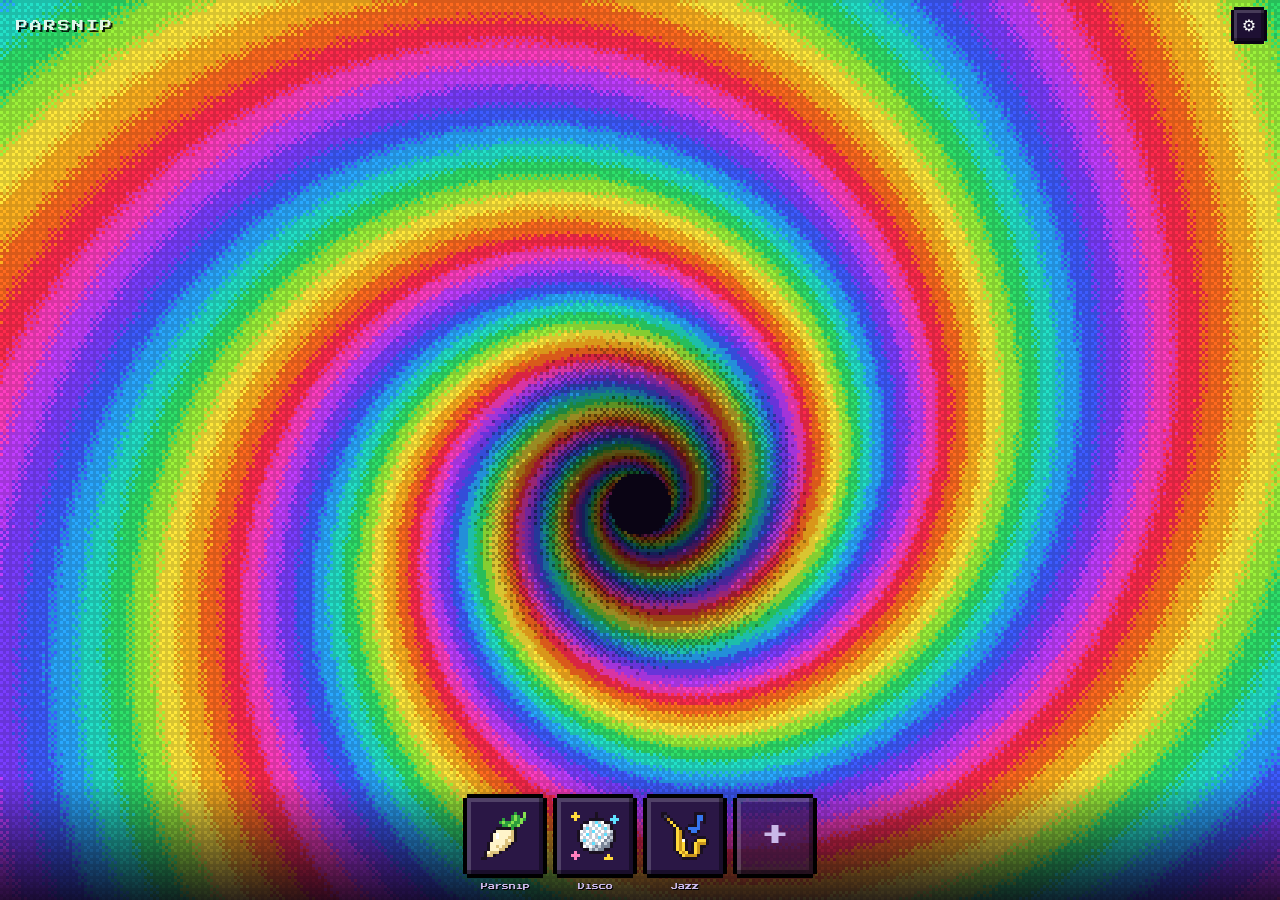
==== index.html @ 3cba8a85 "Parsnip: pixel vortex habit tracker with daily ntfy nudge Co-Authored-By: Claude Opus 5.5 <noreply@a" ====
<!doctype html>
<html lang="en">
<head>
  <meta charset="utf-8">
  <meta name="viewport" content="width=device-width, initial-scale=1, viewport-fit=cover, user-scalable=no">
  <title>Parsnip</title>
  <meta name="description" content="Daily habit check-ins, celebrated in a rainbow pixel vortex.">
  <meta name="theme-color" content="#12081f">
  <meta name="apple-mobile-web-app-capable" content="yes">
  <meta name="mobile-web-app-capable" content="yes">
  <meta name="apple-mobile-web-app-status-bar-style" content="black-translucent">
  <meta name="apple-mobile-web-app-title" content="Parsnip">
  <link rel="manifest" href="manifest.webmanifest">
  <link rel="icon" type="image/png" href="img/icon-192.png">
  <link rel="apple-touch-icon" href="img/apple-touch-icon.png">
  <link rel="preconnect" href="https://fonts.googleapis.com">
  <link rel="preconnect" href="https://fonts.gstatic.com" crossorigin>
  <link href="https://fonts.googleapis.com/css2?family=Press+Start+2P&display=swap" rel="stylesheet">
  <link rel="stylesheet" href="style.css">
</head>
<body>
  <canvas id="vortex" aria-hidden="true"></canvas>

  <header id="hud">
    <div class="logo">PARSNIP</div>
    <button id="gear" class="pixbtn icon-btn" aria-label="Settings">⚙</button>
  </header>

  <div id="install-tip" hidden>
    <span>Install: tap <b>Share</b> → <b>Add to Home Screen</b></span>
    <button class="x" aria-label="Dismiss">×</button>
  </div>

  <div id="celebrate" aria-live="polite">
    <div class="c-name"></div>
    <div class="c-count"><span class="num"></span><small>TAPS</small></div>
    <div class="c-combo">COMBO <span class="num"></span><small class="unit"></small></div>
    <div class="c-praise"></div>
  </div>

  <div id="empty" hidden>Tap <b>+</b> to add a habit</div>

  <div id="undo" hidden><button class="pixbtn">UNDO</button></div>

  <nav id="bar"></nav>

  <!-- Settings sheet -->
  <div id="settings" class="sheet" hidden>
    <div class="panel">
      <h2>SETTINGS</h2>
      <section>
        <h3>Habits</h3>
        <ul id="habit-list"></ul>
        <button id="add-habit" class="pixbtn wide">+ ADD HABIT</button>
      </section>
      <section>
        <h3>Sound</h3>
        <label class="toggle"><input type="checkbox" id="sound"> Celebration fanfare</label>
      </section>
      <section>
        <h3>Daily nudge</h3>
        <p>A "Parsnip?" notification arrives through the <b>ntfy</b> app once a day. To change the time, edit <code>PARSNIP_TIME</code> (24h, e.g. <code>20:00</code>) in the repo's
          <a id="vars-link" target="_blank" rel="noopener">Actions variables</a>.</p>
      </section>
      <section>
        <h3>Backup</h3>
        <p>Check-ins are stored on this device only.</p>
        <div class="row">
          <button id="export" class="pixbtn">EXPORT</button>
          <label class="pixbtn">IMPORT<input type="file" id="import" accept="application/json" hidden></label>
        </div>
      </section>
      <button class="pixbtn wide close">DONE</button>
    </div>
  </div>

  <!-- Habit editor sheet -->
  <div id="editor" class="sheet" hidden>
    <div class="panel">
      <h2 id="editor-title">HABIT</h2>
      <label class="field">Name<input id="habit-name" maxlength="20" autocomplete="off"></label>
      <div id="icon-grid" role="listbox" aria-label="Icon"></div>
      <div class="row">
        <button id="habit-delete" class="pixbtn danger">DELETE</button>
        <button id="habit-cancel" class="pixbtn">CANCEL</button>
        <button id="habit-save" class="pixbtn go">SAVE</button>
      </div>
    </div>
  </div>

  <script src="icons.js"></script>
  <script src="app.js"></script>
</body>
</html>
---- style.css ----
:root {
  --bg: #12081f;
  --ink: #fff;
  --ink-dim: #c9b8e8;
  --panel: #1e1033;
  --panel-edge: #0a0414;
  --accent: #ffd93b;
  --danger: #ef3b4f;
  --go: #2ee06a;
  --font: 'Press Start 2P', ui-monospace, monospace;
  --safe-b: env(safe-area-inset-bottom, 0px);
  --safe-t: env(safe-area-inset-top, 0px);
}

* { box-sizing: border-box; }
[hidden] { display: none !important; }

html, body {
  margin: 0;
  height: 100%;
  overflow: hidden;
  background: var(--bg);
  color: var(--ink);
  font-family: var(--font);
  -webkit-user-select: none;
  user-select: none;
  -webkit-touch-callout: none;
  -webkit-tap-highlight-color: transparent;
  touch-action: manipulation;
  overscroll-behavior: none;
}

#vortex {
  position: fixed;
  inset: 0;
  width: 100vw;
  height: 100vh;
  height: 100dvh;
  image-rendering: pixelated;
  image-rendering: crisp-edges;
}
#vortex.shake { animation: shake 0.45s steps(9); }
@keyframes shake {
  0%, 100% { transform: translate(0, 0); }
  20% { transform: translate(-6px, 3px); }
  40% { transform: translate(6px, -3px); }
  60% { transform: translate(-3px, -6px); }
  80% { transform: translate(3px, 6px); }
}

/* Pixel-art buttons: stepped borders made from box-shadows */
.pixbtn {
  font: inherit;
  font-size: 11px;
  color: var(--ink);
  background: var(--panel);
  border: 0;
  padding: 10px 12px;
  cursor: pointer;
  box-shadow:
    0 -3px 0 0 var(--panel-edge), 0 3px 0 0 var(--panel-edge),
    -3px 0 0 0 var(--panel-edge), 3px 0 0 0 var(--panel-edge),
    inset -3px -3px 0 0 rgba(0,0,0,.35), inset 3px 3px 0 0 rgba(255,255,255,.18);
  display: inline-flex;
  align-items: center;
  justify-content: center;
}
.pixbtn:active { transform: translateY(2px); }
.pixbtn.wide { width: 100%; margin-top: 10px; }
.pixbtn.danger { background: var(--danger); }
.pixbtn.go { background: var(--go); color: #08240f; }

#hud {
  position: fixed;
  top: calc(var(--safe-t) + 10px);
  left: 16px;
  right: 16px;
  display: flex;
  align-items: center;
  justify-content: space-between;
  pointer-events: none;
  z-index: 3;
}
#hud > * { pointer-events: auto; }
.logo {
  font-size: 12px;
  letter-spacing: 2px;
  text-shadow: 2px 2px 0 #000;
  opacity: .85;
}
.icon-btn { font-size: 16px; padding: 6px 8px; font-family: system-ui, sans-serif; }

#install-tip {
  position: fixed;
  top: calc(var(--safe-t) + 52px);
  left: 16px;
  right: 16px;
  z-index: 3;
  background: rgba(10, 4, 20, .85);
  border: 3px solid #000;
  font-size: 9px;
  line-height: 1.6;
  padding: 8px 36px 8px 10px;
}
#install-tip .x {
  position: absolute; right: 4px; top: 2px;
  background: none; border: 0; color: var(--ink); font-size: 20px; cursor: pointer;
}

/* ----- Celebration overlay ----- */
#celebrate {
  position: fixed;
  left: 0; right: 0;
  top: calc(var(--safe-t) + 70px);
  text-align: center;
  pointer-events: none;
  z-index: 2;
  visibility: hidden;
}
#celebrate.show { visibility: visible; }
#celebrate > div { opacity: 0; }
#celebrate.show > div { animation: pop 2.6s cubic-bezier(.2, 1.6, .4, 1) both; }
#celebrate.show .c-count  { animation-delay: .12s; }
#celebrate.show .c-combo  { animation-delay: .28s; }
#celebrate.show .c-praise { animation-delay: .45s; }

.c-name {
  font-size: clamp(22px, 8vw, 44px);
  color: #fff;
  text-shadow: 3px 0 0 #000, -3px 0 0 #000, 0 3px 0 #000, 0 -3px 0 #000,
    4px 4px 0 #ff3dc0, 7px 7px 0 #3d5bff;
}
.c-count {
  margin-top: 6px;
  font-size: clamp(40px, 17vw, 96px);
  color: var(--accent);
  text-shadow: 4px 0 0 #000, -4px 0 0 #000, 0 4px 0 #000, 0 -4px 0 #000,
    6px 6px 0 #ff6a1f, 10px 10px 0 #000;
}
.c-count::before { content: '×'; font-size: .55em; vertical-align: .35em; margin-right: 4px; }
.c-count small, .c-combo small { display: block; font-size: 10px; letter-spacing: 3px; color: #fff; text-shadow: 2px 2px 0 #000; margin-top: 6px; }

.c-combo {
  margin: 16px auto 0;
  display: inline-block;
  padding: 10px 14px 8px;
  font-size: clamp(16px, 6vw, 30px);
  color: #08240f;
  background: var(--go);
  box-shadow: 0 -4px 0 #000, 0 4px 0 #000, -4px 0 0 #000, 4px 0 0 #000, 8px 8px 0 #000;
}
.c-combo .num { font-size: 1.4em; }
.c-combo small { color: #08240f; text-shadow: none; font-size: 8px; }
#celebrate.hot .c-combo { animation-name: pop, rainbowbg; animation-duration: 2.6s, .5s; animation-iteration-count: 1, infinite; animation-timing-function: cubic-bezier(.2,1.6,.4,1), steps(6); }

.c-praise {
  margin-top: 18px;
  font-size: clamp(12px, 4.4vw, 22px);
  color: #fff;
  text-shadow: 3px 3px 0 #000;
}
.c-praise:empty { display: none; }

@keyframes pop {
  0%   { opacity: 0; transform: scale(.2) rotate(-8deg); }
  12%  { opacity: 1; transform: scale(1.15) rotate(3deg); }
  22%  { transform: scale(1) rotate(0); }
  80%  { opacity: 1; transform: scale(1); }
  100% { opacity: 0; transform: scale(.9) translateY(-14px); }
}
@keyframes rainbowbg {
  0% { background: #ff2a4d; } 17% { background: #ffb21f; } 33% { background: #ffe83a; }
  50% { background: #2ee06a; } 67% { background: #29a8ff; } 83% { background: #c03dff; }
}

#empty {
  position: fixed; left: 16px; right: 16px; top: 42%;
  text-align: center; font-size: 12px; line-height: 1.8;
  text-shadow: 2px 2px 0 #000; z-index: 2;
}

#undo {
  position: fixed;
  left: 0; right: 0;
  bottom: calc(var(--safe-b) + 118px);
  text-align: center;
  z-index: 3;
}
#undo .pixbtn { font-size: 9px; padding: 8px 10px; }

/* ----- Habit button bar ----- */
#bar {
  position: fixed;
  left: 0; right: 0; bottom: 0;
  z-index: 3;
  display: flex;
  gap: 14px;
  padding: 18px 16px calc(var(--safe-b) + 26px);
  overflow-x: auto;
  scrollbar-width: none;
  background: linear-gradient(to top, rgba(10,4,20,.85), rgba(10,4,20,0));
  justify-content: safe center;
}
#bar::-webkit-scrollbar { display: none; }

.habit {
  position: relative;
  flex: 0 0 auto;
  width: 76px;
  height: 76px;
  padding: 0;
  border: 0;
  background: #2a1745;
  cursor: pointer;
  box-shadow:
    0 -4px 0 0 #000, 0 4px 0 0 #000, -4px 0 0 0 #000, 4px 0 0 0 #000,
    inset -4px -4px 0 0 rgba(0,0,0,.4), inset 4px 4px 0 0 rgba(255,255,255,.18);
  transition: transform .08s steps(2);
}
.habit canvas { width: 48px; height: 48px; image-rendering: pixelated; display: block; margin: auto; }
.habit.done { background: #4a2a78; box-shadow:
    0 -4px 0 0 var(--accent), 0 4px 0 0 var(--accent), -4px 0 0 0 var(--accent), 4px 0 0 0 var(--accent),
    inset -4px -4px 0 0 rgba(0,0,0,.4), inset 4px 4px 0 0 rgba(255,255,255,.22); }
.habit.bump { animation: bump .35s steps(5); }
@keyframes bump { 0% { transform: scale(.8); } 50% { transform: scale(1.18) translateY(-8px); } 100% { transform: scale(1); } }
.habit .badge {
  position: absolute; right: -8px; top: -10px;
  min-width: 22px; padding: 4px 4px 3px;
  font: 9px var(--font); color: #08240f; background: var(--go);
  box-shadow: 0 -2px 0 #000, 0 2px 0 #000, -2px 0 0 #000, 2px 0 0 #000;
}
.habit .badge:empty { display: none; }
.habit .name {
  position: absolute; left: -6px; right: -6px; bottom: -16px;
  font: 7px var(--font); color: var(--ink-dim); text-align: center;
  white-space: nowrap; overflow: hidden; text-overflow: ellipsis;
  text-shadow: 1px 1px 0 #000;
}
.habit.add { font: 28px var(--font); color: var(--ink-dim); background: rgba(42,23,69,.6); }

/* ----- Sheets ----- */
.sheet {
  position: fixed; inset: 0; z-index: 10;
  background: rgba(5, 2, 10, .6);
  display: flex; align-items: flex-end; justify-content: center;
}
.sheet[hidden] { display: none; }
.panel {
  width: 100%;
  max-width: 520px;
  max-height: 88dvh;
  overflow-y: auto;
  background: var(--panel);
  padding: 20px 16px calc(var(--safe-b) + 20px);
  border-top: 4px solid #000;
  box-shadow: inset 0 4px 0 rgba(255,255,255,.12);
  -webkit-user-select: text;
  user-select: text;
}
.panel h2 { font-size: 14px; margin: 0 0 14px; }
.panel h3 { font-size: 10px; color: var(--accent); margin: 18px 0 8px; }
.panel p { font-family: system-ui, sans-serif; font-size: 14px; line-height: 1.45; color: var(--ink-dim); margin: 0 0 8px; }
.panel a { color: var(--accent); }
.panel code { font-size: 12px; color: #fff; }
.row { display: flex; gap: 12px; flex-wrap: wrap; margin-top: 12px; }
.row .pixbtn { flex: 1; }

#habit-list { list-style: none; padding: 0; margin: 0; }
#habit-list li {
  display: flex; align-items: center; gap: 10px;
  padding: 6px 0; border-bottom: 2px solid rgba(0,0,0,.35);
  font-size: 10px;
}
#habit-list li canvas { width: 32px; height: 32px; image-rendering: pixelated; }
#habit-list li .n { flex: 1; overflow: hidden; text-overflow: ellipsis; white-space: nowrap; }
#habit-list li .pixbtn { padding: 6px 8px; font-size: 10px; }

.toggle { font-family: system-ui, sans-serif; font-size: 14px; display: flex; gap: 8px; align-items: center; }
.toggle input { width: 20px; height: 20px; accent-color: var(--go); }

.field { display: block; font-size: 10px; margin-bottom: 14px; }
.field input {
  display: block; width: 100%; margin-top: 8px;
  font: 14px var(--font); color: var(--ink);
  background: #0f0820; border: 3px solid #000; padding: 10px;
}

#icon-grid {
  display: grid;
  grid-template-columns: repeat(auto-fill, minmax(56px, 1fr));
  gap: 10px;
}
#icon-grid button {
  background: #2a1745; border: 3px solid #000; padding: 4px; cursor: pointer;
  display: flex; flex-direction: column; align-items: center; gap: 4px;
  font: 6px var(--font); color: var(--ink-dim);
}
#icon-grid button canvas { width: 40px; height: 40px; image-rendering: pixelated; }
#icon-grid button[aria-selected="true"] { border-color: var(--accent); background: #4a2a78; color: #fff; }
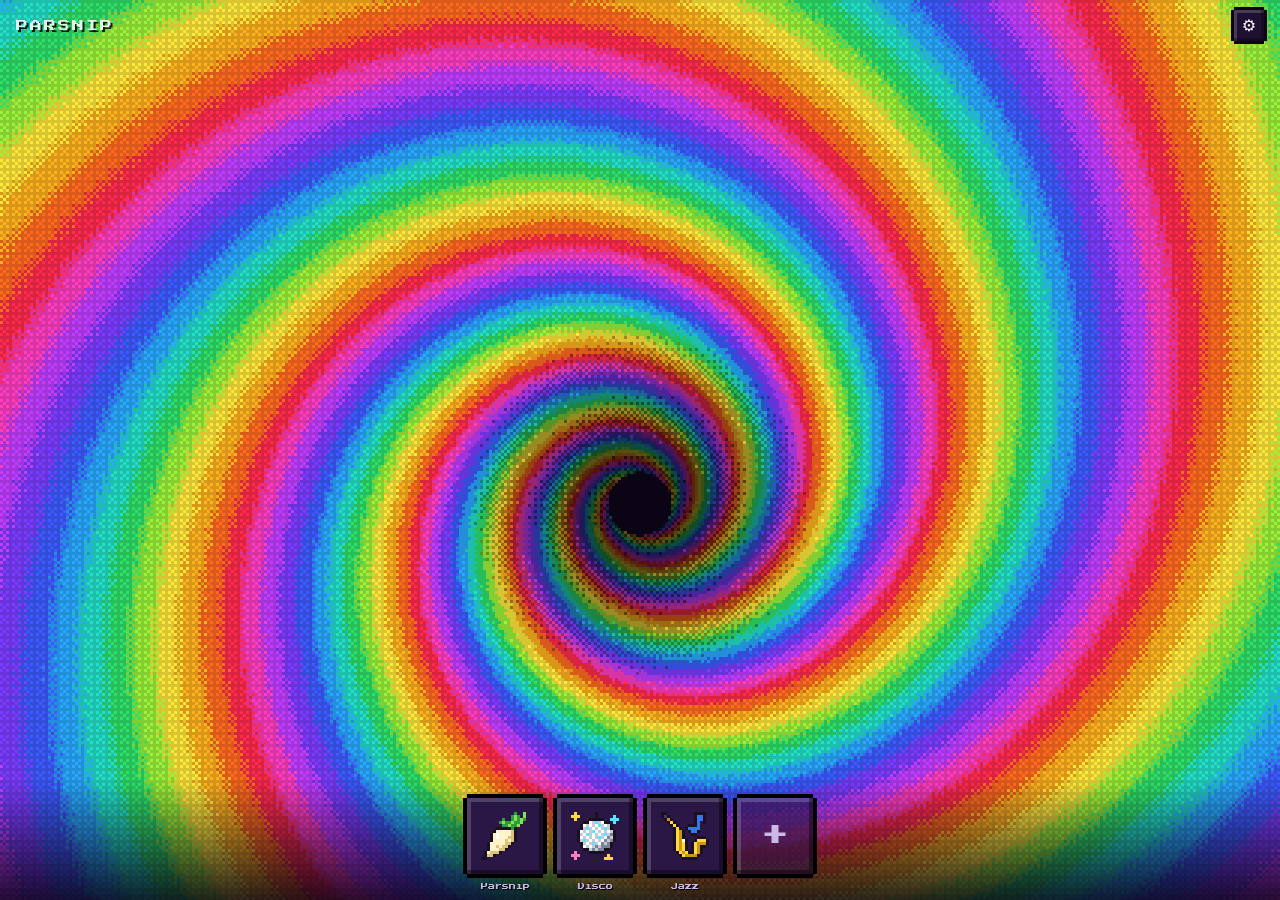
==== commit 98128741: "Replace ntfy with the app's own Web Push notifications The PWA subscribes to push in Settings; a sch" ====
--- a/index.html
+++ b/index.html
@@ -59,7 +59,17 @@
       </section>
       <section>
         <h3>Daily nudge</h3>
-        <p>A "Parsnip?" notification arrives through the <b>ntfy</b> app once a day. To change the time, edit <code>PARSNIP_TIME</code> (24h, e.g. <code>20:00</code>) in the repo's
+        <p id="push-status"></p>
+        <button id="push-enable" class="pixbtn wide" hidden>TURN ON NOTIFICATIONS</button>
+        <div id="push-link" hidden>
+          <p>Copy this device's code and save it as the <code>PUSH_SUBSCRIPTION</code> secret on GitHub (or paste it to Claude).</p>
+          <textarea id="push-code" readonly rows="3"></textarea>
+          <div class="row">
+            <button id="push-copy" class="pixbtn">COPY CODE</button>
+            <a id="push-secret" class="pixbtn" target="_blank" rel="noopener">GITHUB SECRET</a>
+          </div>
+        </div>
+        <p>To change the time, edit <code>PARSNIP_TIME</code> (24h, e.g. <code>20:00</code>) in the repo's
           <a id="vars-link" target="_blank" rel="noopener">Actions variables</a>.</p>
       </section>
       <section>
--- a/style.css
+++ b/style.css
@@ -275,7 +275,14 @@
 #habit-list li .n { flex: 1; overflow: hidden; text-overflow: ellipsis; white-space: nowrap; }
 #habit-list li .pixbtn { padding: 6px 8px; font-size: 10px; }
 
-.toggle { font-family: system-ui, sans-serif; font-size: 14px; display: flex; gap: 8px; align-items: center; }
+a.pixbtn { text-decoration: none; color: var(--ink); }
+#push-code {
+  width: 100%; margin-top: 4px;
+  font: 10px ui-monospace, monospace; color: var(--ink-dim);
+  background: #0f0820; border: 3px solid #000; padding: 8px; resize: none;
+}
+
+.toggle {font-family: system-ui, sans-serif; font-size: 14px; display: flex; gap: 8px; align-items: center; }
 .toggle input { width: 20px; height: 20px; accent-color: var(--go); }
 
 .field { display: block; font-size: 10px; margin-bottom: 14px; }
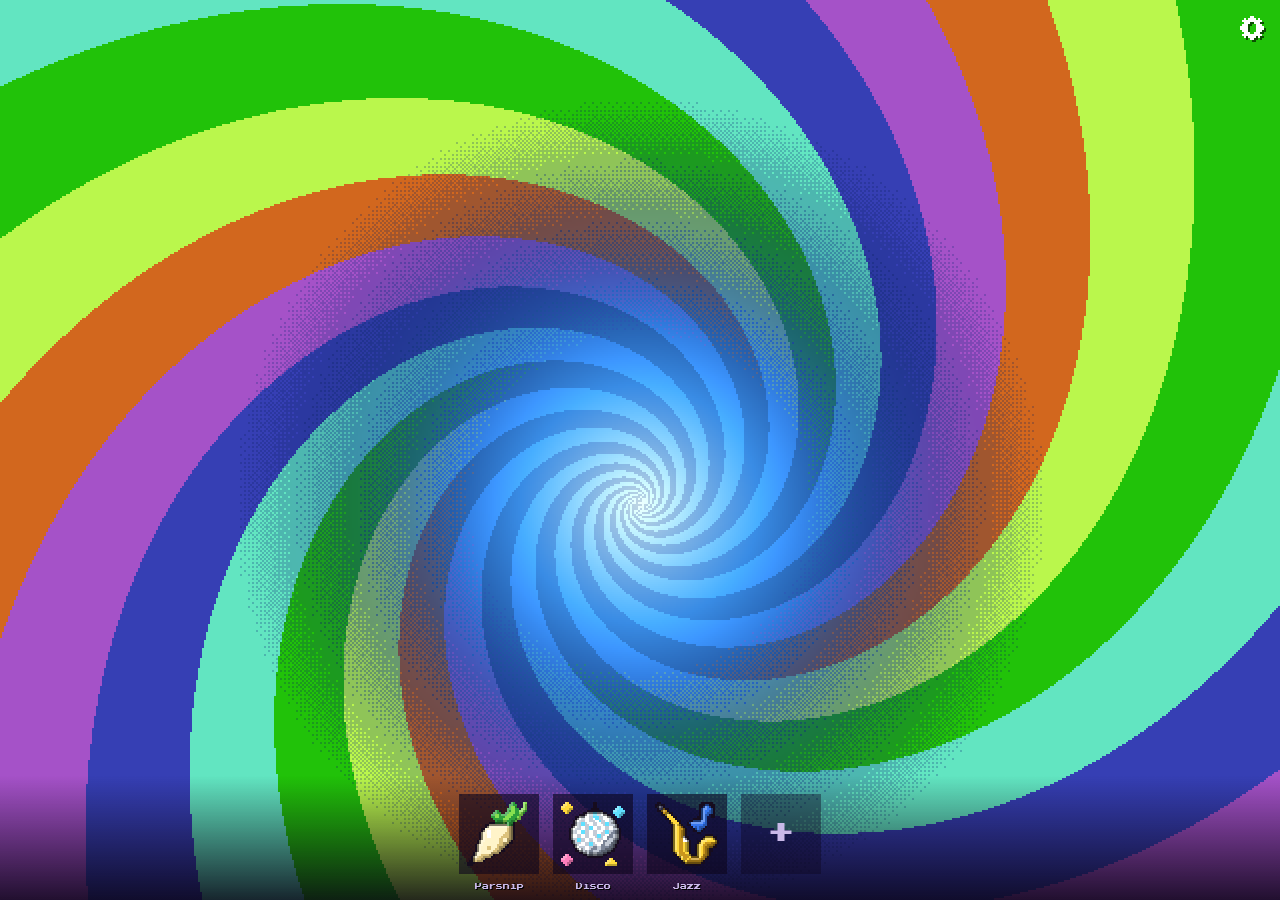
==== commit 04dcd84c: "Hi-fi icons, banded evolving vortex with blue core, flat UI - Icons upscaled to 32x32 (Scale2x) with" ====
--- a/index.html
+++ b/index.html
@@ -21,10 +21,7 @@
 <body>
   <canvas id="vortex" aria-hidden="true"></canvas>
 
-  <header id="hud">
-    <div class="logo">PARSNIP</div>
-    <button id="gear" class="pixbtn icon-btn" aria-label="Settings">⚙</button>
-  </header>
+  <button id="gear" aria-label="Settings"></button>
 
   <div id="install-tip" hidden>
     <span>Install: tap <b>Share</b> → <b>Add to Home Screen</b></span>
--- a/style.css
+++ b/style.css
@@ -3,7 +3,7 @@
   --ink: #fff;
   --ink-dim: #c9b8e8;
   --panel: #1e1033;
-  --panel-edge: #0a0414;
+  --btn: #342058;
   --accent: #ffd93b;
   --danger: #ef3b4f;
   --go: #2ee06a;
@@ -48,47 +48,37 @@
   80% { transform: translate(3px, 6px); }
 }
 
-/* Pixel-art buttons: stepped borders made from box-shadows */
+/* Flat buttons */
 .pixbtn {
   font: inherit;
   font-size: 11px;
   color: var(--ink);
-  background: var(--panel);
+  background: var(--btn);
   border: 0;
-  padding: 10px 12px;
+  padding: 12px 12px;
   cursor: pointer;
-  box-shadow:
-    0 -3px 0 0 var(--panel-edge), 0 3px 0 0 var(--panel-edge),
-    -3px 0 0 0 var(--panel-edge), 3px 0 0 0 var(--panel-edge),
-    inset -3px -3px 0 0 rgba(0,0,0,.35), inset 3px 3px 0 0 rgba(255,255,255,.18);
   display: inline-flex;
   align-items: center;
   justify-content: center;
 }
-.pixbtn:active { transform: translateY(2px); }
+.pixbtn:active { filter: brightness(1.25); }
 .pixbtn.wide { width: 100%; margin-top: 10px; }
 .pixbtn.danger { background: var(--danger); }
 .pixbtn.go { background: var(--go); color: #08240f; }
 
-#hud {
-  position: fixed;
-  top: calc(var(--safe-t) + 10px);
-  left: 16px;
-  right: 16px;
-  display: flex;
-  align-items: center;
-  justify-content: space-between;
-  pointer-events: none;
-  z-index: 3;
-}
-#hud > * { pointer-events: auto; }
-.logo {
-  font-size: 12px;
-  letter-spacing: 2px;
-  text-shadow: 2px 2px 0 #000;
-  opacity: .85;
-}
-.icon-btn { font-size: 16px; padding: 6px 8px; font-family: system-ui, sans-serif; }
+#gear {
+  position: fixed;
+  top: calc(var(--safe-t) + 6px);
+  right: 6px;
+  z-index: 3;
+  padding: 10px;
+  background: none;
+  border: 0;
+  cursor: pointer;
+  filter: drop-shadow(2px 2px 0 rgba(0,0,0,.6));
+}
+#gear canvas { width: 24px; height: 24px; image-rendering: pixelated; display: block; }
+#gear:active { opacity: .6; }
 
 #install-tip {
   position: fixed;
@@ -97,7 +87,6 @@
   right: 16px;
   z-index: 3;
   background: rgba(10, 4, 20, .85);
-  border: 3px solid #000;
   font-size: 9px;
   line-height: 1.6;
   padding: 8px 36px 8px 10px;
@@ -206,28 +195,21 @@
 .habit {
   position: relative;
   flex: 0 0 auto;
-  width: 76px;
-  height: 76px;
+  width: 80px;
+  height: 80px;
   padding: 0;
   border: 0;
-  background: #2a1745;
+  background: rgba(14, 6, 28, .62);
   cursor: pointer;
-  box-shadow:
-    0 -4px 0 0 #000, 0 4px 0 0 #000, -4px 0 0 0 #000, 4px 0 0 0 #000,
-    inset -4px -4px 0 0 rgba(0,0,0,.4), inset 4px 4px 0 0 rgba(255,255,255,.18);
-  transition: transform .08s steps(2);
-}
-.habit canvas { width: 48px; height: 48px; image-rendering: pixelated; display: block; margin: auto; }
-.habit.done { background: #4a2a78; box-shadow:
-    0 -4px 0 0 var(--accent), 0 4px 0 0 var(--accent), -4px 0 0 0 var(--accent), 4px 0 0 0 var(--accent),
-    inset -4px -4px 0 0 rgba(0,0,0,.4), inset 4px 4px 0 0 rgba(255,255,255,.22); }
+}
+.habit canvas { width: 64px; height: 64px; image-rendering: pixelated; display: block; margin: auto; }
+.habit.done { background: rgba(255, 255, 255, .26); box-shadow: inset 0 -4px 0 var(--accent); }
 .habit.bump { animation: bump .35s steps(5); }
 @keyframes bump { 0% { transform: scale(.8); } 50% { transform: scale(1.18) translateY(-8px); } 100% { transform: scale(1); } }
 .habit .badge {
   position: absolute; right: -8px; top: -10px;
   min-width: 22px; padding: 4px 4px 3px;
   font: 9px var(--font); color: #08240f; background: var(--go);
-  box-shadow: 0 -2px 0 #000, 0 2px 0 #000, -2px 0 0 #000, 2px 0 0 #000;
 }
 .habit .badge:empty { display: none; }
 .habit .name {
@@ -236,7 +218,7 @@
   white-space: nowrap; overflow: hidden; text-overflow: ellipsis;
   text-shadow: 1px 1px 0 #000;
 }
-.habit.add { font: 28px var(--font); color: var(--ink-dim); background: rgba(42,23,69,.6); }
+.habit.add { font: 28px var(--font); color: var(--ink-dim); background: rgba(14, 6, 28, .4); }
 
 /* ----- Sheets ----- */
 .sheet {
@@ -252,8 +234,6 @@
   overflow-y: auto;
   background: var(--panel);
   padding: 20px 16px calc(var(--safe-b) + 20px);
-  border-top: 4px solid #000;
-  box-shadow: inset 0 4px 0 rgba(255,255,255,.12);
   -webkit-user-select: text;
   user-select: text;
 }
@@ -279,7 +259,7 @@
 #push-code {
   width: 100%; margin-top: 4px;
   font: 10px ui-monospace, monospace; color: var(--ink-dim);
-  background: #0f0820; border: 3px solid #000; padding: 8px; resize: none;
+  background: #0f0820; border: 0; padding: 8px; resize: none;
 }
 
 .toggle {font-family: system-ui, sans-serif; font-size: 14px; display: flex; gap: 8px; align-items: center; }
@@ -289,7 +269,7 @@
 .field input {
   display: block; width: 100%; margin-top: 8px;
   font: 14px var(--font); color: var(--ink);
-  background: #0f0820; border: 3px solid #000; padding: 10px;
+  background: #0f0820; border: 0; padding: 10px;
 }
 
 #icon-grid {
@@ -298,9 +278,9 @@
   gap: 10px;
 }
 #icon-grid button {
-  background: #2a1745; border: 3px solid #000; padding: 4px; cursor: pointer;
+  background: var(--btn); border: 0; padding: 6px 4px; cursor: pointer;
   display: flex; flex-direction: column; align-items: center; gap: 4px;
   font: 6px var(--font); color: var(--ink-dim);
 }
-#icon-grid button canvas { width: 40px; height: 40px; image-rendering: pixelated; }
-#icon-grid button[aria-selected="true"] { border-color: var(--accent); background: #4a2a78; color: #fff; }
+#icon-grid button canvas { width: 48px; height: 48px; image-rendering: pixelated; }
+#icon-grid button[aria-selected="true"] { background: #6a42a8; box-shadow: inset 0 -4px 0 var(--accent); color: #fff; }
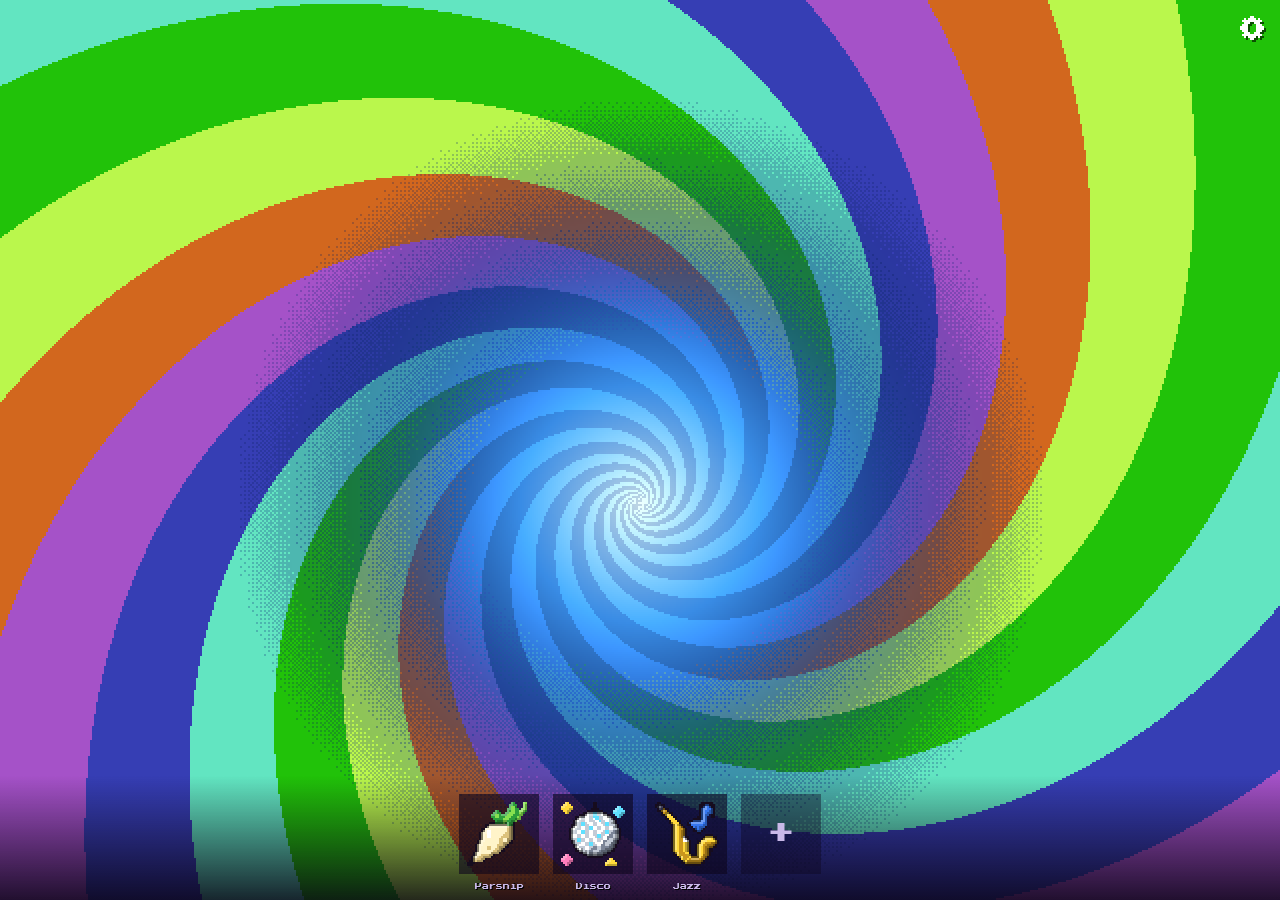
==== commit 4bfd910f: "Draw vortex icons smoothly on a full-resolution layer Button icons stay crisp pixel art; the spiral " ====
--- a/index.html
+++ b/index.html
@@ -19,7 +19,10 @@
   <link rel="stylesheet" href="style.css">
 </head>
 <body>
-  <canvas id="vortex" aria-hidden="true"></canvas>
+  <div id="stage" aria-hidden="true">
+    <canvas id="vortex"></canvas>
+    <canvas id="sprites"></canvas>
+  </div>
 
   <button id="gear" aria-label="Settings"></button>
 
--- a/style.css
+++ b/style.css
@@ -30,16 +30,19 @@
   overscroll-behavior: none;
 }
 
-#vortex {
+#stage, #vortex, #sprites {
   position: fixed;
   inset: 0;
   width: 100vw;
   height: 100vh;
   height: 100dvh;
+}
+/* The vortex is chunky pixels; the icons flying through it are drawn smooth at full resolution */
+#vortex {
   image-rendering: pixelated;
   image-rendering: crisp-edges;
 }
-#vortex.shake { animation: shake 0.45s steps(9); }
+#stage.shake { animation: shake 0.45s steps(9); }
 @keyframes shake {
   0%, 100% { transform: translate(0, 0); }
   20% { transform: translate(-6px, 3px); }
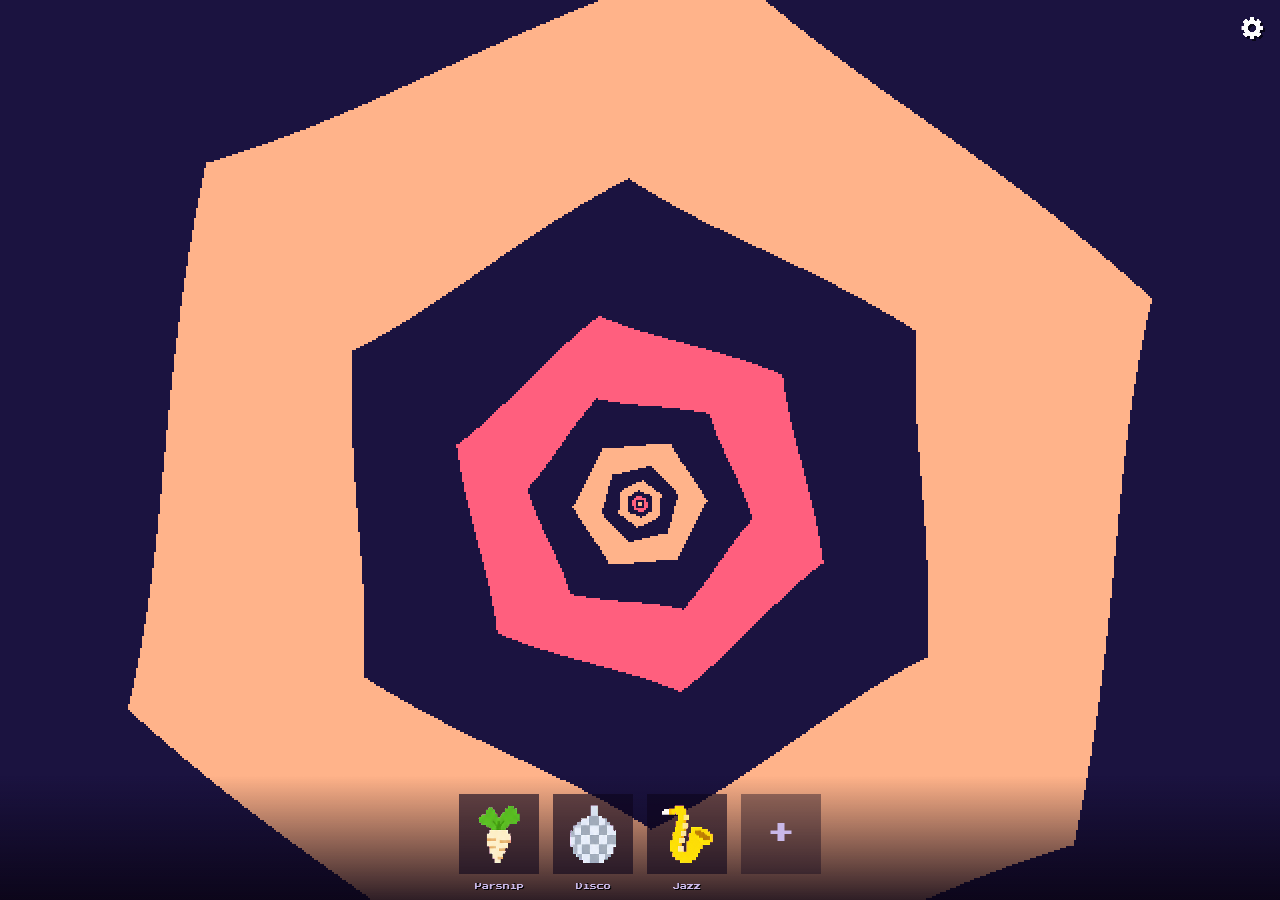
==== commit d9288ad2: "Simplify habit editor: icons first, pinned name + Create button, X to close Co-Authored-By: Claude O" ====
--- a/index.html
+++ b/index.html
@@ -87,13 +87,14 @@
   <!-- Habit editor sheet -->
   <div id="editor" class="sheet" hidden>
     <div class="panel">
-      <h2 id="editor-title">HABIT</h2>
-      <label class="field">Name<input id="habit-name" maxlength="20" autocomplete="off"></label>
+      <button id="editor-close" class="sheet-x" aria-label="Close">×</button>
       <div id="icon-grid" role="listbox" aria-label="Icon"></div>
-      <div class="row">
-        <button id="habit-delete" class="pixbtn danger">DELETE</button>
-        <button id="habit-cancel" class="pixbtn">CANCEL</button>
-        <button id="habit-save" class="pixbtn go">SAVE</button>
+      <div class="editor-foot">
+        <input id="habit-name" class="name-input" maxlength="20" autocomplete="off" placeholder="Habit name" aria-label="Habit name">
+        <div class="row">
+          <button id="habit-delete" class="pixbtn danger">DELETE</button>
+          <button id="habit-save" class="pixbtn go">CREATE NEW HABIT</button>
+        </div>
       </div>
     </div>
   </div>
--- a/style.css
+++ b/style.css
@@ -268,12 +268,25 @@
 .toggle {font-family: system-ui, sans-serif; font-size: 14px; display: flex; gap: 8px; align-items: center; }
 .toggle input { width: 20px; height: 20px; accent-color: var(--go); }
 
-.field { display: block; font-size: 10px; margin-bottom: 14px; }
-.field input {
-  display: block; width: 100%; margin-top: 8px;
+#editor .panel { position: relative; padding-bottom: 0; }
+/* name + create button stay pinned to the bottom while the icons scroll */
+.editor-foot {
+  position: sticky; bottom: 0;
+  margin: 0 -16px; padding: 4px 16px calc(var(--safe-b) + 16px);
+  background: var(--panel);
+}
+.sheet-x {
+  position: absolute; top: 6px; right: 8px;
+  background: none; border: 0; padding: 6px 10px; cursor: pointer;
+  font: 26px/1 system-ui, sans-serif; color: var(--ink-dim);
+}
+#editor #icon-grid { margin-top: 30px; }
+.name-input {
+  display: block; width: 100%; margin-top: 12px;
   font: 14px var(--font); color: var(--ink);
-  background: #0f0820; border: 0; padding: 10px;
-}
+  background: #0f0820; border: 0; padding: 12px;
+}
+.name-input::placeholder { color: #6c5a8e; }
 
 #icon-grid {
   display: grid;
@@ -282,8 +295,7 @@
 }
 #icon-grid button {
   background: var(--btn); border: 0; padding: 6px 4px; cursor: pointer;
-  display: flex; flex-direction: column; align-items: center; gap: 4px;
-  font: 6px var(--font); color: var(--ink-dim);
+  display: flex; align-items: center; justify-content: center;
 }
 #icon-grid button canvas { width: 48px; height: 48px; image-rendering: pixelated; }
 #icon-grid button[aria-selected="true"] { background: #6a42a8; box-shadow: inset 0 -4px 0 var(--accent); color: #fff; }
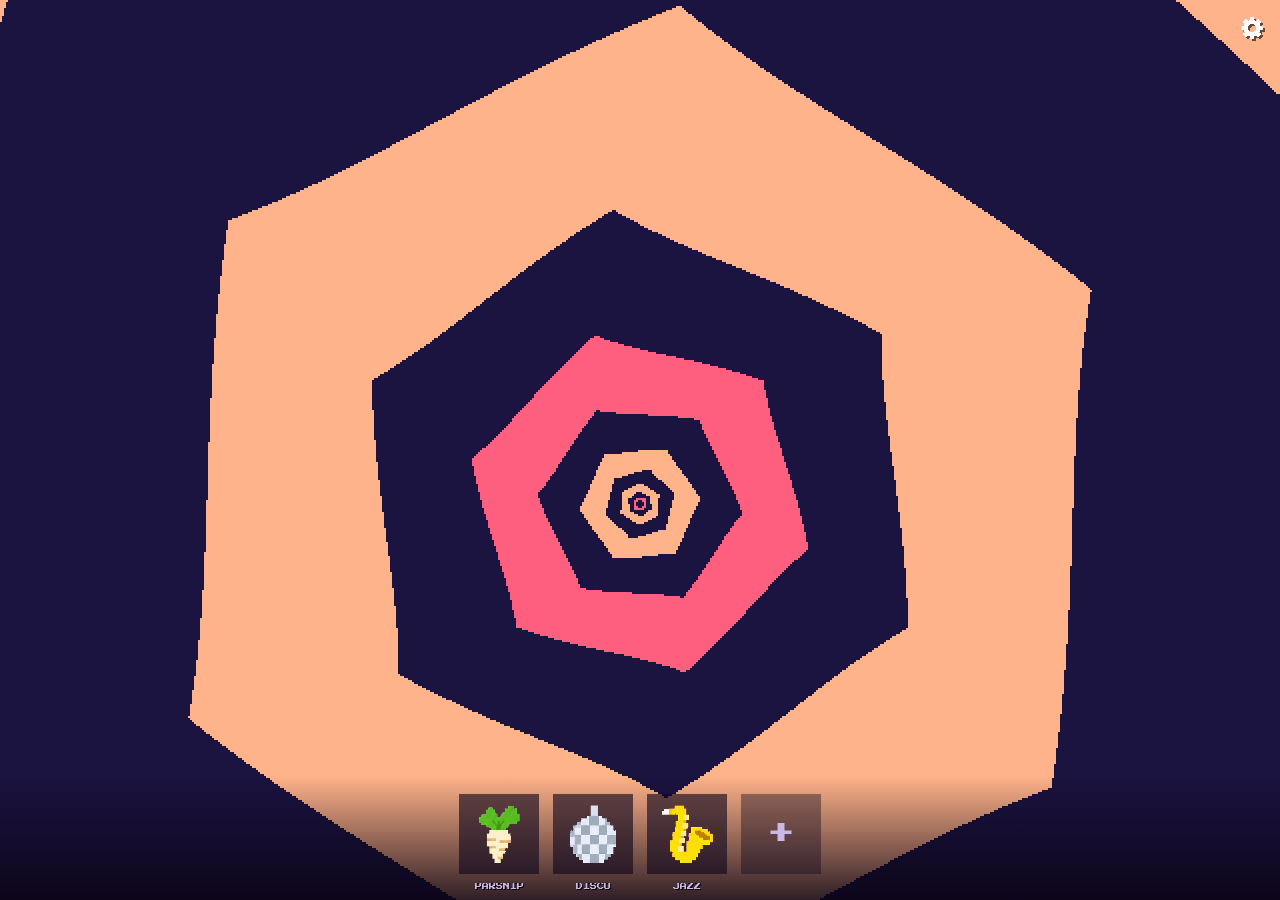
==== commit 5463de1c: "Add generative synthwave soundtrack; all-caps habit names music.js: Web Audio synthwave in A minor a" ====
--- a/index.html
+++ b/index.html
@@ -55,6 +55,7 @@
       </section>
       <section>
         <h3>Sound</h3>
+        <label class="toggle"><input type="checkbox" id="music"> Soundtrack</label>
         <label class="toggle"><input type="checkbox" id="sound"> Celebration fanfare</label>
       </section>
       <section>
@@ -100,6 +101,7 @@
   </div>
 
   <script src="icons.js"></script>
+  <script src="music.js"></script>
   <script src="app.js"></script>
 </body>
 </html>
--- a/style.css
+++ b/style.css
@@ -220,6 +220,7 @@
   font: 7px var(--font); color: var(--ink-dim); text-align: center;
   white-space: nowrap; overflow: hidden; text-overflow: ellipsis;
   text-shadow: 1px 1px 0 #000;
+  text-transform: uppercase;
 }
 .habit.add { font: 28px var(--font); color: var(--ink-dim); background: rgba(14, 6, 28, .4); }
 
@@ -255,7 +256,7 @@
   font-size: 10px;
 }
 #habit-list li canvas { width: 32px; height: 32px; image-rendering: pixelated; }
-#habit-list li .n { flex: 1; overflow: hidden; text-overflow: ellipsis; white-space: nowrap; }
+#habit-list li .n { flex: 1; overflow: hidden; text-overflow: ellipsis; white-space: nowrap; text-transform: uppercase; }
 #habit-list li .pixbtn { padding: 6px 8px; font-size: 10px; }
 
 a.pixbtn { text-decoration: none; color: var(--ink); }
@@ -285,6 +286,7 @@
   display: block; width: 100%; margin-top: 12px;
   font: 14px var(--font); color: var(--ink);
   background: #0f0820; border: 0; padding: 12px;
+  text-transform: uppercase;
 }
 .name-input::placeholder { color: #6c5a8e; }
 
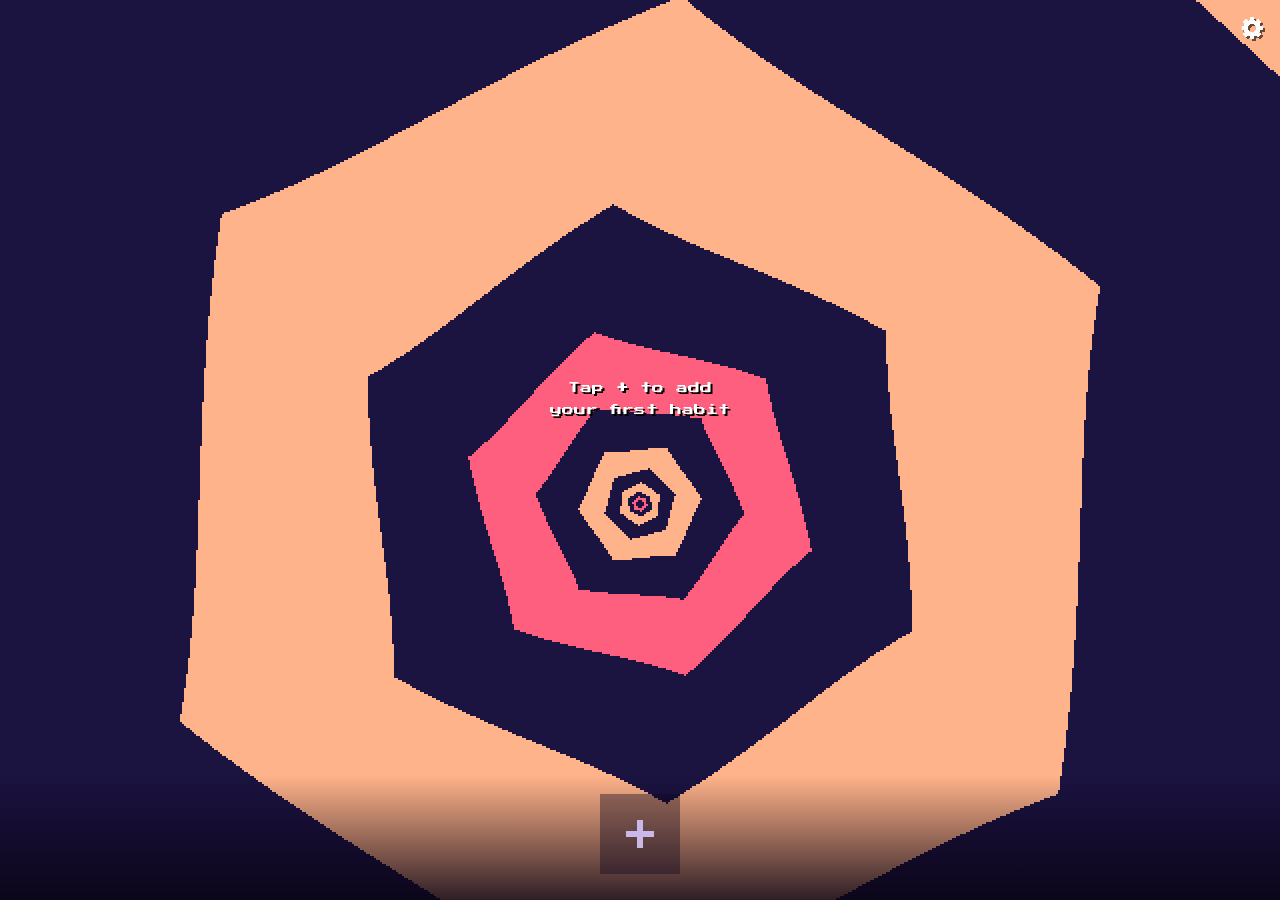
==== commit a21f1906: "New app icon from the ChatGPT parsnip; start new users with zero habits Co-Authored-By: Claude Opus " ====
--- a/index.html
+++ b/index.html
@@ -38,7 +38,7 @@
     <div class="c-praise"></div>
   </div>
 
-  <div id="empty" hidden>Tap <b>+</b> to add a habit</div>
+  <div id="empty" hidden>Tap <b>+</b> to add<br>your first habit</div>
 
   <div id="undo" hidden><button class="pixbtn">UNDO</button></div>
 
--- a/style.css
+++ b/style.css
@@ -222,7 +222,14 @@
   text-shadow: 1px 1px 0 #000;
   text-transform: uppercase;
 }
-.habit.add { font: 28px var(--font); color: var(--ink-dim); background: rgba(14, 6, 28, .4); }
+.habit.add { background: rgba(14, 6, 28, .4); }
+/* a crisp, even plus built from two bars */
+.habit.add::before, .habit.add::after {
+  content: ''; position: absolute; left: 50%; top: 50%;
+  width: 28px; height: 6px; margin: -3px 0 0 -14px;
+  background: var(--ink-dim);
+}
+.habit.add::after { transform: rotate(90deg); }
 
 /* ----- Sheets ----- */
 .sheet {
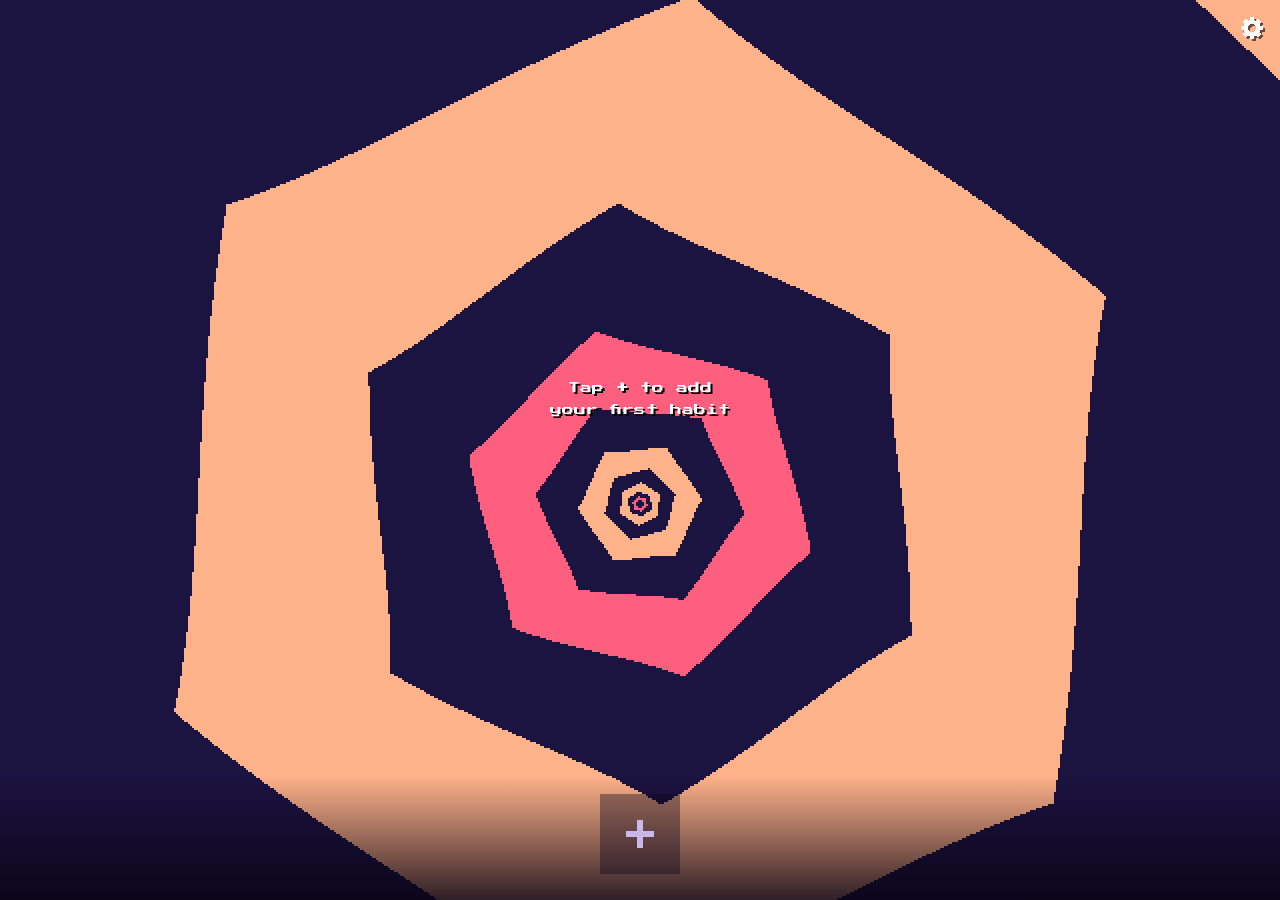
==== commit ca84076e: "Universal notifications via Cloudflare Worker; display modes; 15 more icons - worker/: Cloudflare Wo" ====
--- a/index.html
+++ b/index.html
@@ -54,6 +54,14 @@
         <button id="add-habit" class="pixbtn wide">+ ADD HABIT</button>
       </section>
       <section>
+        <h3>Display</h3>
+        <div class="row" id="display-opts">
+          <button class="pixbtn" data-mode="vortex">VORTEX</button>
+          <button class="pixbtn" data-mode="landscape">LANDSCAPE</button>
+          <button class="pixbtn" data-mode="snake">SNAKE</button>
+        </div>
+      </section>
+      <section>
         <h3>Sound</h3>
         <label class="toggle"><input type="checkbox" id="music"> Soundtrack</label>
         <label class="toggle"><input type="checkbox" id="sound"> Celebration fanfare</label>
@@ -61,17 +69,12 @@
       <section>
         <h3>Daily nudge</h3>
         <p id="push-status"></p>
+        <label class="toggle" id="push-time-row">Remind me at <input type="time" id="push-time" value="20:00"></label>
         <button id="push-enable" class="pixbtn wide" hidden>TURN ON NOTIFICATIONS</button>
-        <div id="push-link" hidden>
-          <p>Copy this device's code and save it as the <code>PUSH_SUBSCRIPTION</code> secret on GitHub (or paste it to Claude).</p>
-          <textarea id="push-code" readonly rows="3"></textarea>
-          <div class="row">
-            <button id="push-copy" class="pixbtn">COPY CODE</button>
-            <a id="push-secret" class="pixbtn" target="_blank" rel="noopener">GITHUB SECRET</a>
-          </div>
+        <div class="row" id="push-on" hidden>
+          <button id="push-test" class="pixbtn">SEND TEST</button>
+          <button id="push-off" class="pixbtn">TURN OFF</button>
         </div>
-        <p>To change the time, edit <code>PARSNIP_TIME</code> (24h, e.g. <code>20:00</code>) in the repo's
-          <a id="vars-link" target="_blank" rel="noopener">Actions variables</a>.</p>
       </section>
       <section>
         <h3>Backup</h3>
--- a/style.css
+++ b/style.css
@@ -256,6 +256,9 @@
 .row { display: flex; gap: 12px; flex-wrap: wrap; margin-top: 12px; }
 .row .pixbtn { flex: 1; }
 
+#display-opts .pixbtn { font-size: 9px; padding: 12px 4px; }
+#display-opts .pixbtn[aria-pressed="true"] { background: #6a42a8; box-shadow: inset 0 -4px 0 var(--accent); }
+
 #habit-list { list-style: none; padding: 0; margin: 0; }
 #habit-list li {
   display: flex; align-items: center; gap: 10px;
@@ -266,12 +269,8 @@
 #habit-list li .n { flex: 1; overflow: hidden; text-overflow: ellipsis; white-space: nowrap; text-transform: uppercase; }
 #habit-list li .pixbtn { padding: 6px 8px; font-size: 10px; }
 
-a.pixbtn { text-decoration: none; color: var(--ink); }
-#push-code {
-  width: 100%; margin-top: 4px;
-  font: 10px ui-monospace, monospace; color: var(--ink-dim);
-  background: #0f0820; border: 0; padding: 8px; resize: none;
-}
+#push-time { font: 14px var(--font); color: var(--ink); background: #0f0820; border: 0; padding: 8px; margin-left: 4px; color-scheme: dark; }
+#push-time-row { margin: 4px 0 6px; }
 
 .toggle {font-family: system-ui, sans-serif; font-size: 14px; display: flex; gap: 8px; align-items: center; }
 .toggle input { width: 20px; height: 20px; accent-color: var(--go); }
